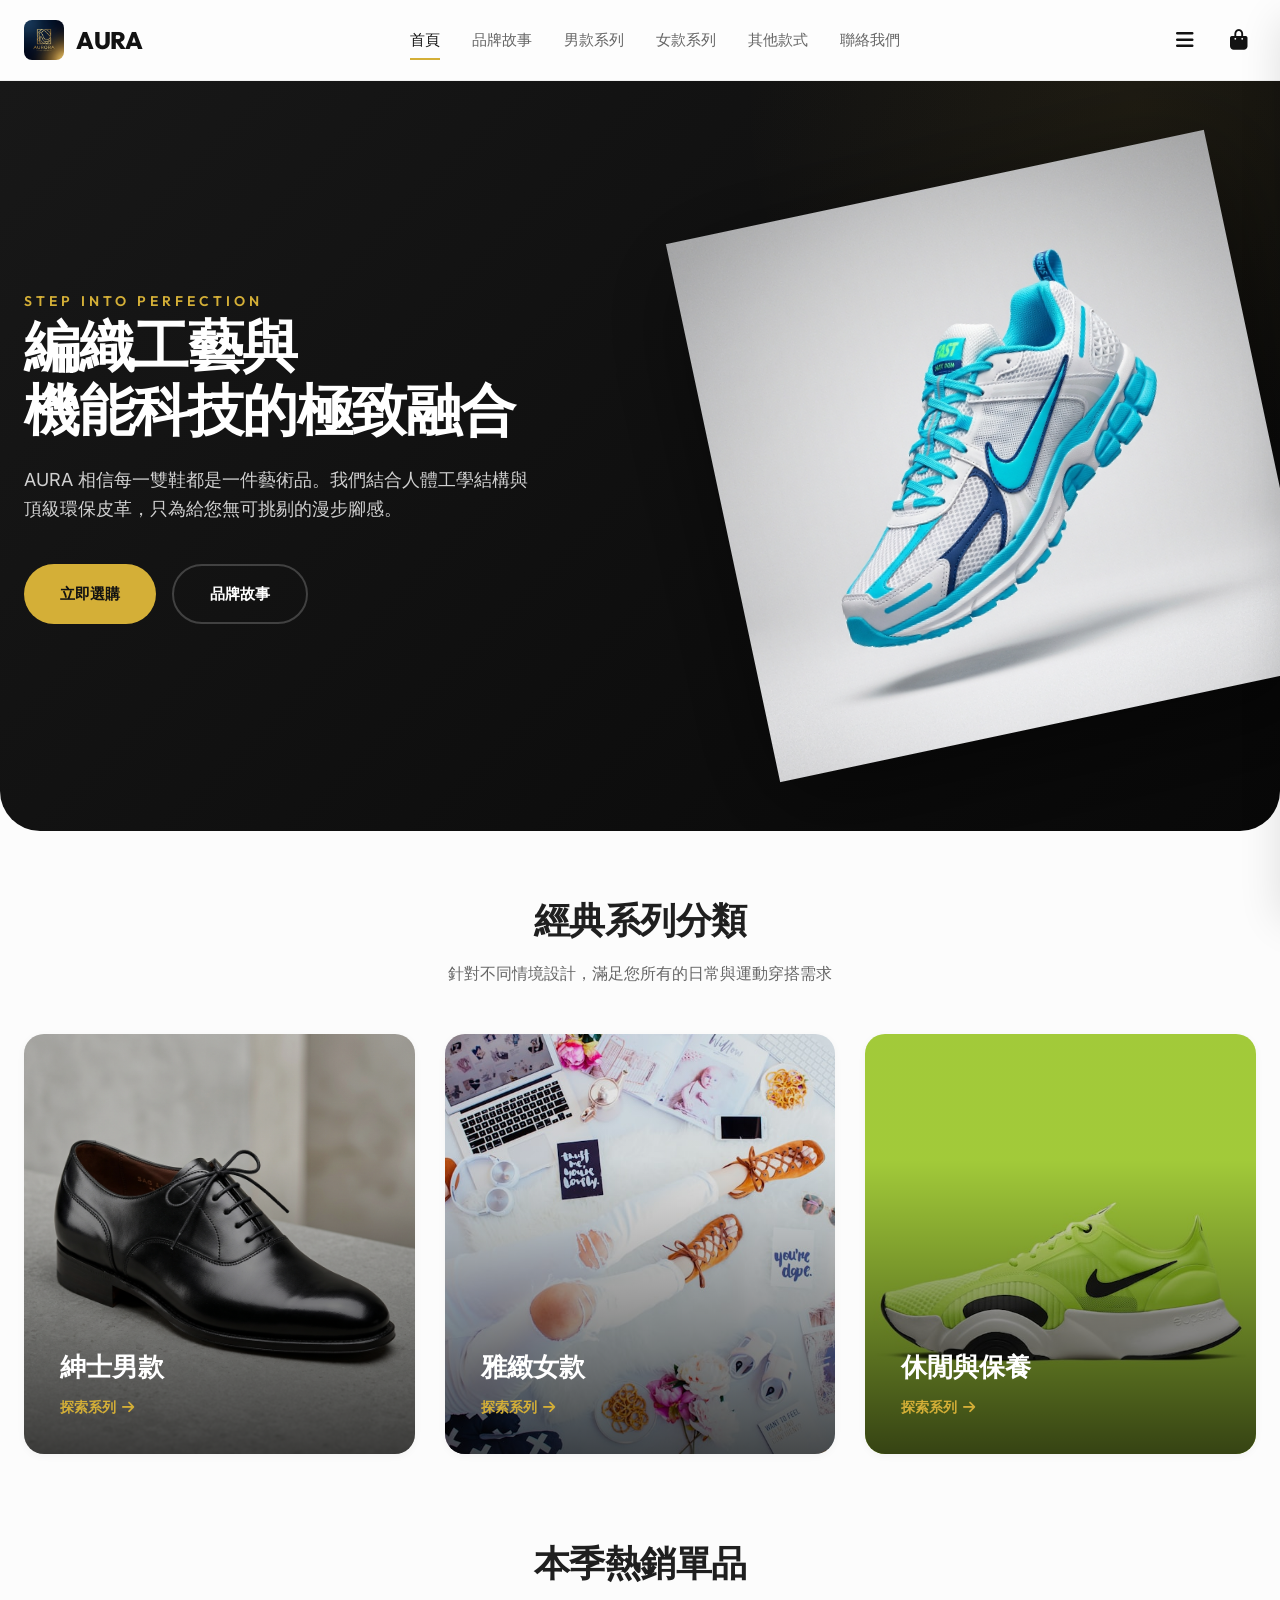
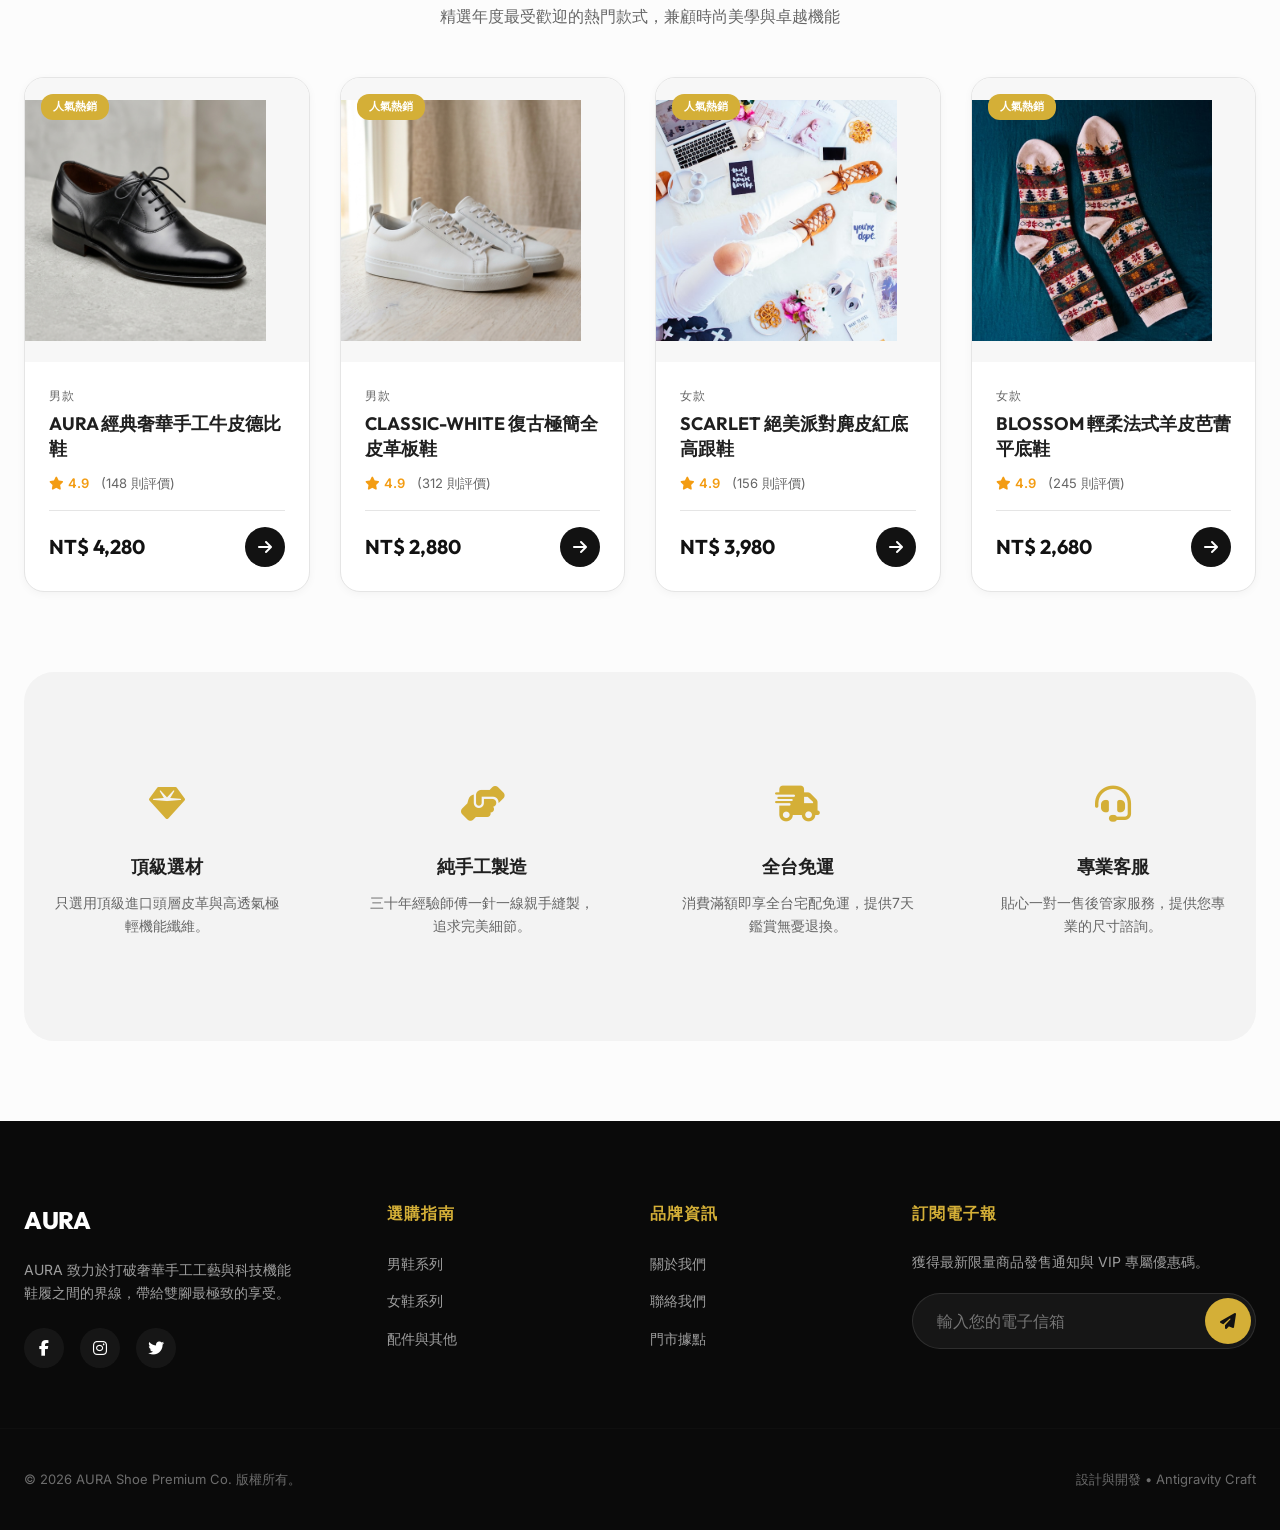
==== index.html @ 13de5fd0 "Add files via upload" ====
<!DOCTYPE html>
<html lang="zh-TW">
<head>
  <meta charset="UTF-8">
  <meta name="viewport" content="width=device-width, initial-scale=1.0">
  <title>AURA | 探索極致舒適與時尚手工鞋履</title>
  <meta name="description" content="AURA 結合傳統製鞋工藝與現代舒適科技，為您打造男款、女款及多用途機能鞋履，探索踏出自信的每一步。">
  <link rel="stylesheet" href="https://cdnjs.cloudflare.com/ajax/libs/font-awesome/6.4.0/css/all.min.css">
  <link rel="stylesheet" href="css/style.css">
</head>
<body>

  <!-- Header Navigation -->
  <header>
    <div class="container header-container">
      <a href="index.html" class="logo-link" id="logoLink">
        <img src="assets/logo.png" alt="AURA Logo" class="logo-img">
        <span>AURA</span>
      </a>
      
      <nav class="nav-links" id="navLinks">
        <a href="index.html" class="active" id="navHome">首頁</a>
        <a href="about.html" id="navAbout">品牌故事</a>
        <a href="mens.html" id="navMens">男款系列</a>
        <a href="womens.html" id="navWomens">女款系列</a>
        <a href="others.html" id="navOthers">其他款式</a>
        <a href="contact.html" id="navContact">聯絡我們</a>
      </nav>

      <div class="nav-actions">
        <button class="action-btn" id="menuToggle" aria-label="Toggle Menu">
          <i class="fas fa-bars"></i>
        </button>
        <button class="action-btn" id="cartBtn" aria-label="Open Cart">
          <i class="fas fa-shopping-bag"></i>
          <span class="cart-count">0</span>
        </button>
      </div>
    </div>
  </header>

  <!-- Hero Section -->
  <section class="hero">
    <div class="container hero-grid">
      <div class="hero-content">
        <span class="hero-tagline">Step into Perfection</span>
        <h1>編織工藝與<br>機能科技的極致融合</h1>
        <p class="hero-description">
          AURA 相信每一雙鞋都是一件藝術品。我們結合人體工學結構與頂級環保皮革，只為給您無可挑剔的漫步腳感。
        </p>
        <div class="hero-buttons">
          <a href="mens.html" class="btn btn-primary" id="heroShopBtn">立即選購</a>
          <a href="about.html" class="btn btn-secondary" id="heroStoryBtn">品牌故事</a>
        </div>
      </div>
      <div class="hero-image-wrapper">
        <div class="hero-bg-glow"></div>
        <img src="assets/mens_2.png" alt="Featured Run Sneaker" class="hero-img">
      </div>
    </div>
  </section>

  <!-- Categories Grid -->
  <section class="container" style="margin-bottom: 80px;">
    <div class="section-title">
      <h2>經典系列分類</h2>
      <p>針對不同情境設計，滿足您所有的日常與運動穿搭需求</p>
    </div>
    <div class="categories-grid">
      <!-- Men's -->
      <a href="mens.html" class="category-card" id="catCardMens">
        <img src="assets/mens_1.png" alt="Men's collection">
        <div class="category-overlay">
          <h3>紳士男款</h3>
          <span class="category-link">探索系列 <i class="fas fa-arrow-right"></i></span>
        </div>
      </a>
      <!-- Women's -->
      <a href="womens.html" class="category-card" id="catCardWomens">
        <img src="assets/womens_1.png" alt="Women's collection">
        <div class="category-overlay">
          <h3>雅緻女款</h3>
          <span class="category-link">探索系列 <i class="fas fa-arrow-right"></i></span>
        </div>
      </a>
      <!-- Others -->
      <a href="others.html" class="category-card" id="catCardOthers">
        <img src="assets/others_1.png" alt="Other categories">
        <div class="category-overlay">
          <h3>休閒與保養</h3>
          <span class="category-link">探索系列 <i class="fas fa-arrow-right"></i></span>
        </div>
      </a>
    </div>
  </section>

  <!-- Featured Products Section -->
  <section class="container" style="margin-bottom: 80px;">
    <div class="section-title">
      <h2>本季熱銷單品</h2>
      <p>精選年度最受歡迎的熱門款式，兼顧時尚美學與卓越機能</p>
    </div>
    <div class="products-grid" id="featuredGrid">
      <!-- Will show top 4 popular products dynamically -->
    </div>
  </section>

  <!-- Brand Features -->
  <section class="container">
    <div class="features-section">
      <div class="features-grid">
        <div class="feature-item">
          <div class="feature-icon"><i class="fas fa-gem"></i></div>
          <h3>頂級選材</h3>
          <p>只選用頂級進口頭層皮革與高透氣極輕機能纖維。</p>
        </div>
        <div class="feature-item">
          <div class="feature-icon"><i class="fas fa-hands-helping"></i></div>
          <h3>純手工製造</h3>
          <p>三十年經驗師傅一針一線親手縫製，追求完美細節。</p>
        </div>
        <div class="feature-item">
          <div class="feature-icon"><i class="fas fa-shipping-fast"></i></div>
          <h3>全台免運</h3>
          <p>消費滿額即享全台宅配免運，提供7天鑑賞無憂退換。</p>
        </div>
        <div class="feature-item">
          <div class="feature-icon"><i class="fas fa-headset"></i></div>
          <h3>專業客服</h3>
          <p>貼心一對一售後管家服務，提供您專業的尺寸諮詢。</p>
        </div>
      </div>
    </div>
  </section>

  <!-- Footer -->
  <footer>
    <div class="container footer-grid">
      <div class="footer-brand">
        <h3>AURA</h3>
        <p>AURA 致力於打破奢華手工工藝與科技機能鞋履之間的界線，帶給雙腳最極致的享受。</p>
        <div class="social-links">
          <a href="#" class="social-btn" aria-label="Facebook"><i class="fab fa-facebook-f"></i></a>
          <a href="#" class="social-btn" aria-label="Instagram"><i class="fab fa-instagram"></i></a>
          <a href="#" class="social-btn" aria-label="Twitter"><i class="fab fa-twitter"></i></a>
        </div>
      </div>
      
      <div class="footer-nav">
        <h4>選購指南</h4>
        <ul>
          <li><a href="mens.html">男鞋系列</a></li>
          <li><a href="womens.html">女鞋系列</a></li>
          <li><a href="others.html">配件與其他</a></li>
        </ul>
      </div>

      <div class="footer-nav">
        <h4>品牌資訊</h4>
        <ul>
          <li><a href="about.html">關於我們</a></li>
          <li><a href="contact.html">聯絡我們</a></li>
          <li><a href="#">門市據點</a></li>
        </ul>
      </div>

      <div class="footer-newsletter">
        <h4>訂閱電子報</h4>
        <p>獲得最新限量商品發售通知與 VIP 專屬優惠碼。</p>
        <form class="newsletter-form">
          <input type="email" placeholder="輸入您的電子信箱" required class="newsletter-input" aria-label="Email Address">
          <button type="submit" class="newsletter-btn" aria-label="Submit Newsletter"><i class="fas fa-paper-plane"></i></button>
        </form>
      </div>
    </div>
    <div class="container footer-bottom">
      <p>&copy; 2026 AURA Shoe Premium Co. 版權所有。</p>
      <p>設計與開發 &bull; Antigravity Craft</p>
    </div>
  </footer>

  <!-- Shopping Cart Drawer -->
  <div class="cart-overlay-bg" id="cartOverlay"></div>
  <div class="cart-drawer" id="cartDrawer">
    <div class="cart-header">
      <h3>您的購物車</h3>
      <button class="cart-close-btn" id="cartClose" aria-label="Close Cart"><i class="fas fa-times"></i></button>
    </div>
    <div class="cart-items-wrapper" id="cartItemsWrapper">
      <!-- Dynamic cart items will render here -->
    </div>
    <div class="cart-footer">
      <div class="cart-summary-row">
        <span>小計:</span>
        <span id="cartSubtotalVal">NT$ 0</span>
      </div>
      <button class="btn btn-primary" id="checkoutBtn" style="width: 100%; border-radius: 30px;">前往結帳</button>
    </div>
  </div>

  <!-- Scripts -->
  <script src="js/products.js"></script>
  <script src="js/main.js"></script>
  <script>
    // Dynamically show 4 popular products on homepage
    document.addEventListener("DOMContentLoaded", () => {
      const featuredGrid = document.getElementById("featuredGrid");
      if (featuredGrid) {
        // Take mens_1, womens_1, mens_4, womens_4 for a balanced selection
        const featuredIds = ["mens_1", "womens_1", "mens_4", "womens_4"];
        const featuredProducts = products.filter(p => featuredIds.includes(p.id));
        
        featuredGrid.innerHTML = featuredProducts.map(prod => `
          <div class="product-card">
            <span class="product-badge">人氣熱銷</span>
            <div class="product-img-wrapper">
              <a href="product.html?id=${prod.id}">
                <img src="${prod.image}" alt="${prod.name}">
              </a>
            </div>
            <div class="product-info">
              <span class="product-cat">${prod.category === 'men' ? '男款' : (prod.category === 'women' ? '女款' : '其他')}</span>
              <a href="product.html?id=${prod.id}">
                <h3 class="product-title">${prod.name}</h3>
              </a>
              <div class="product-meta">
                <div class="product-rating"><i class="fas fa-star"></i> ${prod.rating.toFixed(1)}</div>
                <div class="product-reviews">(${prod.reviewsCount} 則評價)</div>
              </div>
              <div class="product-footer">
                <div class="product-price-wrapper">
                  <span class="price">NT$ ${prod.price.toLocaleString()}</span>
                </div>
                <a href="product.html?id=${prod.id}" class="add-to-cart-btn" aria-label="View Product">
                  <i class="fas fa-arrow-right"></i>
                </a>
              </div>
            </div>
          </div>
        `).join('');
      }
    });
  </script>
</body>
</html>
---- css/style.css ----
@import url('https://fonts.googleapis.com/css2?family=Inter:wght@300;400;500;600;700&family=Outfit:wght@300;400;500;600;700;800&display=swap');

/* --- Theme Variables & Design System --- */
:root {
  --primary: #121212;
  --primary-light: #2a2a2a;
  --accent: #d4af37; /* Luxury Gold */
  --accent-hover: #bfa030;
  --bg-main: #fcfcfc;
  --bg-card: #ffffff;
  --bg-footer: #0a0a0a;
  --text-dark: #1f1f1f;
  --text-muted: #666666;
  --text-light: #ffffff;
  --border-color: #e5e5e5;
  --shadow-sm: 0 2px 8px rgba(0, 0, 0, 0.04);
  --shadow-md: 0 10px 30px rgba(0, 0, 0, 0.08);
  --shadow-lg: 0 20px 40px rgba(0, 0, 0, 0.12);
  --transition-smooth: all 0.4s cubic-bezier(0.16, 1, 0.3, 1);
  --transition-fast: all 0.2s ease;
  --font-heading: 'Outfit', 'Inter', system-ui, sans-serif;
  --font-body: 'Inter', system-ui, sans-serif;
  --container-width: 1280px;
}

/* --- Base Reset --- */
* {
  box-sizing: border-box;
  margin: 0;
  padding: 0;
}

body {
  font-family: var(--font-body);
  background-color: var(--bg-main);
  color: var(--text-dark);
  line-height: 1.6;
  overflow-x: hidden;
  -webkit-font-smoothing: antialiased;
}

a {
  text-decoration: none;
  color: inherit;
  transition: var(--transition-fast);
}

button, input, select, textarea {
  font-family: inherit;
  font-size: inherit;
  border: none;
  outline: none;
}

ul {
  list-style: none;
}

img {
  max-width: 100%;
  height: auto;
  display: block;
}

/* --- Layout Container --- */
.container {
  max-width: var(--container-width);
  margin: 0 auto;
  padding: 0 24px;
}

/* --- Header & Navigation (Glassmorphism) --- */
header {
  position: sticky;
  top: 0;
  left: 0;
  width: 100%;
  z-index: 1000;
  background: rgba(253, 253, 253, 0.85);
  backdrop-filter: blur(20px);
  -webkit-backdrop-filter: blur(20px);
  border-bottom: 1px solid rgba(0, 0, 0, 0.05);
  transition: var(--transition-smooth);
}

.header-container {
  display: flex;
  justify-content: space-between;
  align-items: center;
  height: 80px;
}

.logo-link {
  display: flex;
  align-items: center;
  gap: 12px;
  font-family: var(--font-heading);
  font-weight: 800;
  font-size: 24px;
  letter-spacing: -0.5px;
  color: var(--primary);
}

.logo-img {
  height: 40px;
  width: 40px;
  border-radius: 8px;
  object-fit: cover;
}

.nav-links {
  display: flex;
  align-items: center;
  gap: 32px;
}

.nav-links a {
  font-family: var(--font-heading);
  font-weight: 500;
  font-size: 15px;
  color: var(--text-muted);
  position: relative;
  padding: 8px 0;
}

.nav-links a::after {
  content: '';
  position: absolute;
  bottom: 0;
  left: 0;
  width: 0;
  height: 2px;
  background-color: var(--accent);
  transition: var(--transition-fast);
}

.nav-links a:hover, 
.nav-links a.active {
  color: var(--primary);
}

.nav-links a:hover::after,
.nav-links a.active::after {
  width: 100%;
}

.nav-actions {
  display: flex;
  align-items: center;
  gap: 20px;
}

.action-btn {
  background: none;
  cursor: pointer;
  color: var(--primary);
  font-size: 20px;
  position: relative;
  display: flex;
  align-items: center;
  justify-content: center;
  padding: 8px;
  border-radius: 50%;
  transition: var(--transition-fast);
}

.action-btn:hover {
  background-color: rgba(0, 0, 0, 0.03);
  transform: translateY(-2px);
}

.cart-count {
  position: absolute;
  top: -2px;
  right: -2px;
  background-color: var(--accent);
  color: var(--text-light);
  font-size: 10px;
  font-weight: 700;
  width: 18px;
  height: 18px;
  border-radius: 50%;
  display: flex;
  align-items: center;
  justify-content: center;
  border: 2px solid var(--bg-card);
}

.menu-toggle {
  display: none;
  font-size: 24px;
}

/* --- Hero Banner (Index) --- */
.hero {
  position: relative;
  background: linear-gradient(135deg, #181818 0%, #080808 100%);
  color: var(--text-light);
  padding: 100px 0;
  overflow: hidden;
  border-bottom-left-radius: 40px;
  border-bottom-right-radius: 40px;
  margin-bottom: 60px;
}

.hero::before {
  content: '';
  position: absolute;
  top: -50%;
  right: -20%;
  width: 800px;
  height: 800px;
  background: radial-gradient(circle, rgba(212, 175, 55, 0.08) 0%, rgba(0, 0, 0, 0) 70%);
  border-radius: 50%;
}

.hero-grid {
  display: grid;
  grid-template-columns: 1.1fr 0.9fr;
  align-items: center;
  gap: 60px;
}

.hero-content {
  z-index: 10;
}

.hero-tagline {
  font-family: var(--font-heading);
  font-weight: 600;
  font-size: 14px;
  text-transform: uppercase;
  letter-spacing: 4px;
  color: var(--accent);
  margin-bottom: 20px;
}

.hero h1 {
  font-family: var(--font-heading);
  font-weight: 800;
  font-size: 56px;
  line-height: 1.15;
  letter-spacing: -1.5px;
  margin-bottom: 24px;
}

.hero-description {
  font-size: 18px;
  opacity: 0.8;
  margin-bottom: 40px;
  max-width: 520px;
}

.hero-buttons {
  display: flex;
  gap: 16px;
}

.btn {
  display: inline-flex;
  align-items: center;
  justify-content: center;
  padding: 16px 36px;
  font-family: var(--font-heading);
  font-weight: 600;
  font-size: 15px;
  border-radius: 30px;
  transition: var(--transition-smooth);
  cursor: pointer;
}

.btn-primary {
  background-color: var(--accent);
  color: var(--primary);
}

.btn-primary:hover {
  background-color: var(--accent-hover);
  transform: translateY(-3px);
  box-shadow: 0 10px 20px rgba(212, 175, 55, 0.2);
}

.btn-secondary {
  border: 2px solid rgba(255, 255, 255, 0.2);
  color: var(--text-light);
  background: transparent;
}

.btn-secondary:hover {
  border-color: var(--text-light);
  background-color: rgba(255, 255, 255, 0.05);
  transform: translateY(-3px);
}

.hero-image-wrapper {
  position: relative;
  display: flex;
  justify-content: center;
  align-items: center;
  z-index: 5;
}

.hero-bg-glow {
  position: absolute;
  width: 400px;
  height: 400px;
  background: radial-gradient(circle, rgba(255, 255, 255, 0.05) 0%, rgba(0, 0, 0, 0) 70%);
  border-radius: 50%;
  animation: pulse 8s infinite alternate;
}

.hero-img {
  width: 110%;
  max-width: 550px;
  transform: rotate(-12deg);
  filter: drop-shadow(0 30px 50px rgba(0,0,0,0.5));
  animation: float 6s ease-in-out infinite;
}

/* --- Category Grid Section (Index) --- */
.section-title {
  font-family: var(--font-heading);
  text-align: center;
  margin-bottom: 48px;
}

.section-title h2 {
  font-size: 36px;
  font-weight: 800;
  letter-spacing: -0.5px;
  margin-bottom: 12px;
}

.section-title p {
  color: var(--text-muted);
  font-size: 16px;
}

.categories-grid {
  display: grid;
  grid-template-columns: repeat(3, 1fr);
  gap: 30px;
  margin-bottom: 80px;
}

.category-card {
  position: relative;
  height: 420px;
  border-radius: 20px;
  overflow: hidden;
  box-shadow: var(--shadow-sm);
}

.category-card img {
  width: 100%;
  height: 100%;
  object-fit: cover;
  transition: var(--transition-smooth);
}

.category-overlay {
  position: absolute;
  top: 0;
  left: 0;
  width: 100%;
  height: 100%;
  background: linear-gradient(to top, rgba(0, 0, 0, 0.7) 0%, rgba(0, 0, 0, 0.1) 70%);
  display: flex;
  flex-direction: column;
  justify-content: flex-end;
  padding: 36px;
  color: var(--text-light);
  transition: var(--transition-smooth);
}

.category-card:hover img {
  transform: scale(1.06);
}

.category-card:hover .category-overlay {
  background: linear-gradient(to top, rgba(0, 0, 0, 0.8) 0%, rgba(0, 0, 0, 0.2) 70%);
}

.category-overlay h3 {
  font-family: var(--font-heading);
  font-size: 26px;
  font-weight: 700;
  margin-bottom: 8px;
}

.category-link {
  font-size: 14px;
  font-weight: 600;
  color: var(--accent);
  display: flex;
  align-items: center;
  gap: 6px;
}

.category-link i {
  transition: var(--transition-fast);
}

.category-card:hover .category-link i {
  transform: translateX(4px);
}

/* --- Product Cards Grid (Shop pages / Index features) --- */
.products-layout {
  display: grid;
  grid-template-columns: 280px 1fr;
  gap: 40px;
  margin-bottom: 80px;
}

.filters-sidebar {
  background-color: var(--bg-card);
  padding: 30px;
  border-radius: 20px;
  border: 1px solid var(--border-color);
  height: fit-content;
}

.filter-group {
  margin-bottom: 30px;
}

.filter-group:last-child {
  margin-bottom: 0;
}

.filter-group h4 {
  font-family: var(--font-heading);
  font-size: 16px;
  font-weight: 700;
  margin-bottom: 16px;
  border-bottom: 2px solid var(--border-color);
  padding-bottom: 8px;
}

.filter-options {
  display: flex;
  flex-direction: column;
  gap: 12px;
}

.filter-btn {
  display: flex;
  justify-content: space-between;
  align-items: center;
  background: none;
  cursor: pointer;
  color: var(--text-muted);
  text-align: left;
  padding: 6px 0;
  font-weight: 500;
  transition: var(--transition-fast);
}

.filter-btn:hover, 
.filter-btn.active {
  color: var(--primary);
  font-weight: 600;
}

.filter-btn.active::before {
  content: '✦';
  color: var(--accent);
  margin-right: 6px;
}

.shop-container {
  display: flex;
  flex-direction: column;
  gap: 30px;
}

.shop-toolbar {
  display: flex;
  justify-content: space-between;
  align-items: center;
}

.products-count {
  color: var(--text-muted);
  font-size: 15px;
}

.sort-select {
  padding: 8px 16px;
  border: 1px solid var(--border-color);
  border-radius: 8px;
  background-color: var(--bg-card);
  cursor: pointer;
}

.products-grid {
  display: grid;
  grid-template-columns: repeat(auto-fill, minmax(280px, 1fr));
  gap: 30px;
}

.product-card {
  background-color: var(--bg-card);
  border-radius: 20px;
  border: 1px solid var(--border-color);
  overflow: hidden;
  box-shadow: var(--shadow-sm);
  transition: var(--transition-smooth);
  position: relative;
  display: flex;
  flex-direction: column;
}

.product-card:hover {
  transform: translateY(-8px);
  box-shadow: var(--shadow-md);
  border-color: rgba(212, 175, 55, 0.3);
}

.product-badge {
  position: absolute;
  top: 16px;
  left: 16px;
  background-color: var(--accent);
  color: var(--text-light);
  font-size: 11px;
  font-weight: 700;
  padding: 4px 12px;
  border-radius: 12px;
  z-index: 10;
}

.product-img-wrapper {
  aspect-ratio: 1;
  background-color: #f7f7f7;
  overflow: hidden;
  display: flex;
  align-items: center;
  justify-content: center;
  position: relative;
}

.product-img-wrapper img {
  width: 85%;
  height: 85%;
  object-fit: contain;
  transition: var(--transition-smooth);
}

.product-card:hover .product-img-wrapper img {
  transform: scale(1.08) rotate(-4deg);
}

.product-info {
  padding: 24px;
  display: flex;
  flex-direction: column;
  flex-grow: 1;
}

.product-cat {
  font-size: 12px;
  text-transform: uppercase;
  color: var(--text-muted);
  letter-spacing: 1px;
  margin-bottom: 6px;
}

.product-title {
  font-family: var(--font-heading);
  font-size: 18px;
  font-weight: 700;
  color: var(--text-dark);
  margin-bottom: 12px;
  line-height: 1.4;
  height: 50px;
  display: -webkit-box;
  -webkit-line-clamp: 2;
  -webkit-box-orient: vertical;
  overflow: hidden;
}

.product-meta {
  display: flex;
  align-items: center;
  gap: 12px;
  margin-bottom: 16px;
  font-size: 13px;
}

.product-rating {
  color: #f39c12;
  display: flex;
  align-items: center;
  gap: 4px;
  font-weight: 600;
}

.product-reviews {
  color: var(--text-muted);
}

.product-footer {
  display: flex;
  justify-content: space-between;
  align-items: center;
  margin-top: auto;
  padding-top: 16px;
  border-top: 1px solid var(--border-color);
}

.product-price-wrapper {
  display: flex;
  flex-direction: column;
}

.price {
  font-family: var(--font-heading);
  font-weight: 700;
  font-size: 20px;
  color: var(--primary);
}

.original-price {
  font-size: 13px;
  color: var(--text-muted);
  text-decoration: line-through;
}

.add-to-cart-btn {
  width: 40px;
  height: 40px;
  border-radius: 50%;
  background-color: var(--primary);
  color: var(--text-light);
  display: flex;
  align-items: center;
  justify-content: center;
  cursor: pointer;
  transition: var(--transition-fast);
}

.add-to-cart-btn:hover {
  background-color: var(--accent);
  color: var(--primary);
  transform: scale(1.1);
}

/* --- Brand Features Section --- */
.features-section {
  padding: 80px 0;
  background-color: #f3f3f3;
  border-radius: 30px;
  margin-bottom: 80px;
}

.features-grid {
  display: grid;
  grid-template-columns: repeat(4, 1fr);
  gap: 30px;
}

.feature-item {
  text-align: center;
  padding: 24px;
}

.feature-icon {
  font-size: 36px;
  color: var(--accent);
  margin-bottom: 20px;
}

.feature-item h3 {
  font-family: var(--font-heading);
  font-size: 18px;
  font-weight: 700;
  margin-bottom: 10px;
}

.feature-item p {
  color: var(--text-muted);
  font-size: 14px;
}

/* --- About Page (公司簡介) --- */
.about-hero {
  padding: 80px 0;
  text-align: center;
  background: linear-gradient(180deg, #f0f0f0 0%, var(--bg-main) 100%);
  margin-bottom: 60px;
  border-radius: 20px;
}

.about-hero h1 {
  font-family: var(--font-heading);
  font-weight: 800;
  font-size: 48px;
  margin-bottom: 16px;
}

.about-grid {
  display: grid;
  grid-template-columns: 1fr 1fr;
  gap: 60px;
  align-items: center;
  margin-bottom: 80px;
}

.about-image {
  border-radius: 24px;
  overflow: hidden;
  box-shadow: var(--shadow-md);
}

.about-image img {
  width: 100%;
  height: 500px;
  object-fit: cover;
}

.about-content h2 {
  font-family: var(--font-heading);
  font-size: 32px;
  font-weight: 800;
  margin-bottom: 24px;
}

.about-content p {
  color: var(--text-muted);
  margin-bottom: 20px;
  font-size: 16px;
}

.values-grid {
  display: grid;
  grid-template-columns: repeat(3, 1fr);
  gap: 30px;
  margin-bottom: 80px;
}

.value-card {
  background-color: var(--bg-card);
  padding: 40px 30px;
  border-radius: 20px;
  border: 1px solid var(--border-color);
  box-shadow: var(--shadow-sm);
  text-align: center;
}

.value-card h3 {
  font-family: var(--font-heading);
  font-size: 20px;
  font-weight: 700;
  margin-bottom: 12px;
}

.value-card p {
  color: var(--text-muted);
  font-size: 14px;
}

/* --- Contact Page (聯絡我們) --- */
.contact-grid {
  display: grid;
  grid-template-columns: 1fr 1.2fr;
  gap: 60px;
  margin-bottom: 80px;
}

.contact-info-panel {
  background-color: var(--primary);
  color: var(--text-light);
  padding: 50px;
  border-radius: 24px;
  position: relative;
  overflow: hidden;
}

.contact-info-panel::before {
  content: '';
  position: absolute;
  bottom: -50px;
  right: -50px;
  width: 200px;
  height: 200px;
  background: radial-gradient(circle, rgba(212, 175, 55, 0.15) 0%, rgba(0, 0, 0, 0) 70%);
  border-radius: 50%;
}

.contact-info-panel h2 {
  font-family: var(--font-heading);
  font-size: 32px;
  font-weight: 700;
  margin-bottom: 30px;
}

.contact-details {
  display: flex;
  flex-direction: column;
  gap: 30px;
}

.contact-detail-item {
  display: flex;
  gap: 20px;
  align-items: flex-start;
}

.contact-detail-item i {
  font-size: 24px;
  color: var(--accent);
  margin-top: 4px;
}

.contact-detail-item h3 {
  font-family: var(--font-heading);
  font-size: 18px;
  font-weight: 600;
  margin-bottom: 6px;
}

.contact-detail-item p {
  opacity: 0.8;
  font-size: 15px;
}

.contact-form-panel {
  background-color: var(--bg-card);
  padding: 50px;
  border-radius: 24px;
  border: 1px solid var(--border-color);
  box-shadow: var(--shadow-sm);
}

.contact-form-panel h2 {
  font-family: var(--font-heading);
  font-size: 32px;
  font-weight: 700;
  margin-bottom: 30px;
}

.form-group-row {
  display: grid;
  grid-template-columns: 1fr 1fr;
  gap: 20px;
}

.form-group {
  margin-bottom: 24px;
}

.form-group label {
  display: block;
  font-size: 14px;
  font-weight: 600;
  margin-bottom: 8px;
}

.form-control {
  width: 100%;
  padding: 14px 20px;
  border: 1px solid var(--border-color);
  border-radius: 10px;
  background-color: #f9f9f9;
  transition: var(--transition-fast);
}

.form-control:focus {
  border-color: var(--primary);
  background-color: var(--bg-card);
}

textarea.form-control {
  resize: vertical;
  min-height: 120px;
}

.map-container {
  height: 400px;
  background-color: #eaeaea;
  border-radius: 24px;
  overflow: hidden;
  margin-bottom: 80px;
  position: relative;
}

.mock-map {
  width: 100%;
  height: 100%;
  display: flex;
  flex-direction: column;
  justify-content: center;
  align-items: center;
  background: linear-gradient(135deg, #e3f2fd 0%, #bbdefb 100%);
  color: #1976d2;
  font-weight: 600;
}

/* --- Product Details Page (產品詳細頁面) --- */
.product-detail-grid {
  display: grid;
  grid-template-columns: 1.1fr 0.9fr;
  gap: 60px;
  margin-top: 40px;
  margin-bottom: 80px;
}

.product-gallery {
  display: flex;
  flex-direction: column;
  gap: 20px;
}

.main-image-container {
  background-color: #f7f7f7;
  border-radius: 24px;
  aspect-ratio: 1.1;
  display: flex;
  align-items: center;
  justify-content: center;
  overflow: hidden;
  border: 1px solid var(--border-color);
}

.main-image-container img {
  max-width: 80%;
  max-height: 80%;
  object-fit: contain;
  transition: var(--transition-smooth);
}

.gallery-thumbnails {
  display: grid;
  grid-template-columns: repeat(4, 1fr);
  gap: 16px;
}

.thumbnail {
  background-color: #f7f7f7;
  border: 2px solid transparent;
  border-radius: 12px;
  cursor: pointer;
  aspect-ratio: 1;
  display: flex;
  align-items: center;
  justify-content: center;
  overflow: hidden;
  transition: var(--transition-fast);
}

.thumbnail:hover, 
.thumbnail.active {
  border-color: var(--accent);
}

.thumbnail img {
  width: 80%;
  height: 80%;
  object-fit: contain;
}

.detail-content {
  display: flex;
  flex-direction: column;
}

.detail-cat {
  font-size: 13px;
  text-transform: uppercase;
  letter-spacing: 2px;
  color: var(--text-muted);
  margin-bottom: 8px;
}

.detail-title {
  font-family: var(--font-heading);
  font-size: 38px;
  font-weight: 800;
  line-height: 1.25;
  margin-bottom: 16px;
}

.detail-rating-wrapper {
  display: flex;
  align-items: center;
  gap: 16px;
  margin-bottom: 24px;
}

.detail-price-wrapper {
  display: flex;
  align-items: baseline;
  gap: 16px;
  margin-bottom: 30px;
}

.detail-price {
  font-family: var(--font-heading);
  font-size: 32px;
  font-weight: 800;
  color: var(--primary);
}

.detail-original-price {
  font-size: 18px;
  color: var(--text-muted);
  text-decoration: line-through;
}

.detail-description {
  color: var(--text-muted);
  font-size: 16px;
  margin-bottom: 30px;
  padding-bottom: 30px;
  border-bottom: 1px solid var(--border-color);
}

.selector-group {
  margin-bottom: 24px;
}

.selector-group h4 {
  font-family: var(--font-heading);
  font-size: 14px;
  font-weight: 700;
  margin-bottom: 12px;
  text-transform: uppercase;
  letter-spacing: 1px;
}

.color-options {
  display: flex;
  gap: 12px;
}

.color-badge {
  padding: 8px 20px;
  border: 1px solid var(--border-color);
  border-radius: 20px;
  cursor: pointer;
  font-weight: 500;
  font-size: 14px;
  transition: var(--transition-fast);
}

.color-badge:hover,
.color-badge.active {
  border-color: var(--primary);
  background-color: var(--primary);
  color: var(--text-light);
}

.size-options {
  display: flex;
  flex-wrap: wrap;
  gap: 8px;
}

.size-badge {
  width: 46px;
  height: 46px;
  border: 1px solid var(--border-color);
  border-radius: 8px;
  display: flex;
  align-items: center;
  justify-content: center;
  cursor: pointer;
  font-weight: 600;
  font-size: 14px;
  transition: var(--transition-fast);
}

.size-badge:hover,
.size-badge.active {
  border-color: var(--primary);
  background-color: var(--primary);
  color: var(--text-light);
}

.detail-actions {
  display: flex;
  gap: 20px;
  margin-top: 20px;
  margin-bottom: 40px;
}

.qty-selector {
  display: flex;
  align-items: center;
  border: 1px solid var(--border-color);
  border-radius: 30px;
  overflow: hidden;
}

.qty-btn {
  background: none;
  width: 50px;
  height: 50px;
  cursor: pointer;
  font-size: 20px;
  font-weight: 600;
  display: flex;
  align-items: center;
  justify-content: center;
  transition: var(--transition-fast);
}

.qty-btn:hover {
  background-color: rgba(0,0,0,0.03);
}

.qty-val {
  width: 40px;
  text-align: center;
  font-weight: 600;
}

.buy-btn {
  flex-grow: 1;
  border-radius: 30px;
}

/* --- Specifications & Reviews Tab --- */
.tabs-container {
  margin-bottom: 80px;
}

.tab-headers {
  display: flex;
  border-bottom: 2px solid var(--border-color);
  margin-bottom: 30px;
}

.tab-header {
  padding: 16px 32px;
  font-family: var(--font-heading);
  font-weight: 700;
  cursor: pointer;
  color: var(--text-muted);
  position: relative;
  transition: var(--transition-fast);
}

.tab-header:hover, 
.tab-header.active {
  color: var(--primary);
}

.tab-header::after {
  content: '';
  position: absolute;
  bottom: -2px;
  left: 0;
  width: 0;
  height: 2px;
  background-color: var(--primary);
  transition: var(--transition-fast);
}

.tab-header.active::after {
  width: 100%;
}

.tab-panel {
  display: none;
}

.tab-panel.active {
  display: block;
}

.specs-table {
  width: 100%;
  border-collapse: collapse;
}

.specs-table td {
  padding: 16px 20px;
  border-bottom: 1px solid var(--border-color);
}

.specs-table td:first-child {
  font-weight: 700;
  width: 25%;
  color: var(--primary);
}

.reviews-summary {
  margin-bottom: 30px;
}

.review-list {
  display: flex;
  flex-direction: column;
  gap: 24px;
}

.review-card {
  padding: 24px;
  background-color: var(--bg-card);
  border: 1px solid var(--border-color);
  border-radius: 16px;
}

.review-header {
  display: flex;
  justify-content: space-between;
  margin-bottom: 12px;
}

.review-author {
  font-weight: 700;
}

.review-date {
  font-size: 13px;
  color: var(--text-muted);
}

.review-text {
  color: var(--text-muted);
}

/* --- Review Submission Form --- */
.write-review-section {
  margin-top: 40px;
  padding-top: 40px;
  border-top: 1px solid var(--border-color);
}

.write-review-section h3 {
  font-family: var(--font-heading);
  font-size: 22px;
  font-weight: 700;
  margin-bottom: 20px;
}

.rating-select {
  display: flex;
  gap: 8px;
  margin-bottom: 16px;
  font-size: 24px;
  color: var(--border-color);
}

.rating-star {
  cursor: pointer;
  transition: var(--transition-fast);
}

.rating-star:hover,
.rating-star.selected {
  color: #f39c12;
}

/* --- Related Products Section --- */
.related-section {
  margin-bottom: 80px;
}

/* --- Footer --- */
footer {
  background-color: var(--bg-footer);
  color: var(--text-light);
  padding: 80px 0 40px;
}

.footer-grid {
  display: grid;
  grid-template-columns: 1.5fr repeat(3, 1fr);
  gap: 60px;
  margin-bottom: 60px;
}

.footer-brand h3 {
  font-family: var(--font-heading);
  font-size: 24px;
  font-weight: 800;
  margin-bottom: 20px;
  letter-spacing: -0.5px;
}

.footer-brand p {
  opacity: 0.6;
  font-size: 14px;
  margin-bottom: 24px;
  max-width: 280px;
}

.social-links {
  display: flex;
  gap: 16px;
}

.social-btn {
  width: 40px;
  height: 40px;
  border-radius: 50%;
  background-color: rgba(255, 255, 255, 0.05);
  display: flex;
  align-items: center;
  justify-content: center;
  transition: var(--transition-fast);
}

.social-btn:hover {
  background-color: var(--accent);
  color: var(--primary);
  transform: translateY(-2px);
}

.footer-nav h4 {
  font-family: var(--font-heading);
  font-size: 16px;
  font-weight: 700;
  margin-bottom: 24px;
  text-transform: uppercase;
  letter-spacing: 1px;
  color: var(--accent);
}

.footer-nav ul {
  display: flex;
  flex-direction: column;
  gap: 12px;
}

.footer-nav a {
  opacity: 0.6;
  font-size: 14px;
}

.footer-nav a:hover {
  opacity: 1;
  color: var(--accent);
  padding-left: 4px;
}

.footer-newsletter h4 {
  font-family: var(--font-heading);
  font-size: 16px;
  font-weight: 700;
  margin-bottom: 24px;
  text-transform: uppercase;
  letter-spacing: 1px;
  color: var(--accent);
}

.footer-newsletter p {
  opacity: 0.6;
  font-size: 14px;
  margin-bottom: 20px;
}

.newsletter-form {
  display: flex;
  border-radius: 30px;
  overflow: hidden;
  background-color: rgba(255, 255, 255, 0.05);
  border: 1px solid rgba(255, 255, 255, 0.1);
  padding: 4px;
}

.newsletter-input {
  flex-grow: 1;
  background: transparent;
  color: var(--text-light);
  padding: 12px 20px;
}

.newsletter-btn {
  background-color: var(--accent);
  color: var(--primary);
  width: 46px;
  height: 46px;
  border-radius: 50%;
  cursor: pointer;
  display: flex;
  align-items: center;
  justify-content: center;
  transition: var(--transition-fast);
}

.newsletter-btn:hover {
  background-color: var(--accent-hover);
}

.footer-bottom {
  display: flex;
  justify-content: space-between;
  align-items: center;
  padding-top: 40px;
  border-top: 1px solid rgba(255, 255, 255, 0.05);
  font-size: 13px;
  opacity: 0.4;
}

/* --- Floating Cart Drawer / Preview --- */
.cart-drawer {
  position: fixed;
  top: 0;
  right: -400px;
  width: 400px;
  height: 100%;
  background-color: var(--bg-card);
  box-shadow: var(--shadow-lg);
  z-index: 2000;
  transition: var(--transition-smooth);
  display: flex;
  flex-direction: column;
}

.cart-drawer.open {
  right: 0;
}

.cart-header {
  padding: 24px;
  border-bottom: 1px solid var(--border-color);
  display: flex;
  justify-content: space-between;
  align-items: center;
}

.cart-header h3 {
  font-family: var(--font-heading);
  font-size: 20px;
  font-weight: 700;
}

.cart-close-btn {
  font-size: 24px;
  cursor: pointer;
  background: none;
}

.cart-items-wrapper {
  flex-grow: 1;
  overflow-y: auto;
  padding: 24px;
  display: flex;
  flex-direction: column;
  gap: 20px;
}

.cart-item {
  display: grid;
  grid-template-columns: 80px 1fr auto;
  gap: 16px;
  align-items: center;
  border-bottom: 1px solid var(--border-color);
  padding-bottom: 16px;
}

.cart-item-img {
  width: 80px;
  height: 80px;
  background-color: #f7f7f7;
  border-radius: 12px;
  padding: 6px;
  object-fit: contain;
}

.cart-item-info h4 {
  font-size: 14px;
  font-weight: 700;
  margin-bottom: 4px;
}

.cart-item-details {
  font-size: 12px;
  color: var(--text-muted);
  margin-bottom: 4px;
}

.cart-item-price {
  font-family: var(--font-heading);
  font-weight: 700;
  font-size: 15px;
}

.remove-item-btn {
  background: none;
  cursor: pointer;
  color: #e74c3c;
  font-size: 18px;
}

.cart-footer {
  padding: 24px;
  border-top: 1px solid var(--border-color);
  background-color: #fcfcfc;
}

.cart-summary-row {
  display: flex;
  justify-content: space-between;
  font-size: 16px;
  font-weight: 700;
  margin-bottom: 20px;
}

.cart-overlay-bg {
  position: fixed;
  top: 0;
  left: 0;
  width: 100%;
  height: 100%;
  background-color: rgba(0,0,0,0.5);
  z-index: 1999;
  display: none;
}

.cart-overlay-bg.open {
  display: block;
}

/* --- Animations --- */
@keyframes float {
  0% { transform: translateY(0px) rotate(-12deg); }
  50% { transform: translateY(-15px) rotate(-10deg); }
  100% { transform: translateY(0px) rotate(-12deg); }
}

@keyframes pulse {
  0% { transform: scale(1); opacity: 0.05; }
  100% { transform: scale(1.1); opacity: 0.08; }
}

/* --- Responsive Adaptations --- */
@media (max-width: 1024px) {
  .hero-grid {
    grid-template-columns: 1fr;
    gap: 40px;
    text-align: center;
  }
  .hero-content {
    order: 2;
  }
  .hero-description {
    margin: 0 auto 30px;
  }
  .hero-buttons {
    justify-content: center;
  }
  .hero-image-wrapper {
    order: 1;
  }
  .categories-grid {
    grid-template-columns: repeat(2, 1fr);
  }
  .products-layout {
    grid-template-columns: 1fr;
  }
  .filters-sidebar {
    display: none; /* In real design, this will toggle on mobile */
  }
  .product-detail-grid {
    grid-template-columns: 1fr;
    gap: 40px;
  }
  .footer-grid {
    grid-template-columns: 1fr 1fr;
    gap: 40px;
  }
  .features-grid {
    grid-template-columns: repeat(2, 1fr);
  }
}

@media (max-width: 768px) {
  .header-container {
    height: 70px;
  }
  .nav-links {
    display: none;
    position: fixed;
    top: 70px;
    left: 0;
    width: 100%;
    background-color: var(--bg-card);
    flex-direction: column;
    padding: 30px;
    box-shadow: var(--shadow-md);
    gap: 20px;
    z-index: 100;
  }
  .nav-links.open {
    display: flex;
  }
  .menu-toggle {
    display: block;
  }
  .hero h1 {
    font-size: 38px;
  }
  .categories-grid {
    grid-template-columns: 1fr;
  }
  .footer-grid {
    grid-template-columns: 1fr;
  }
  .features-grid {
    grid-template-columns: 1fr;
  }
  .cart-drawer {
    width: 100%;
    right: -100%;
  }
}
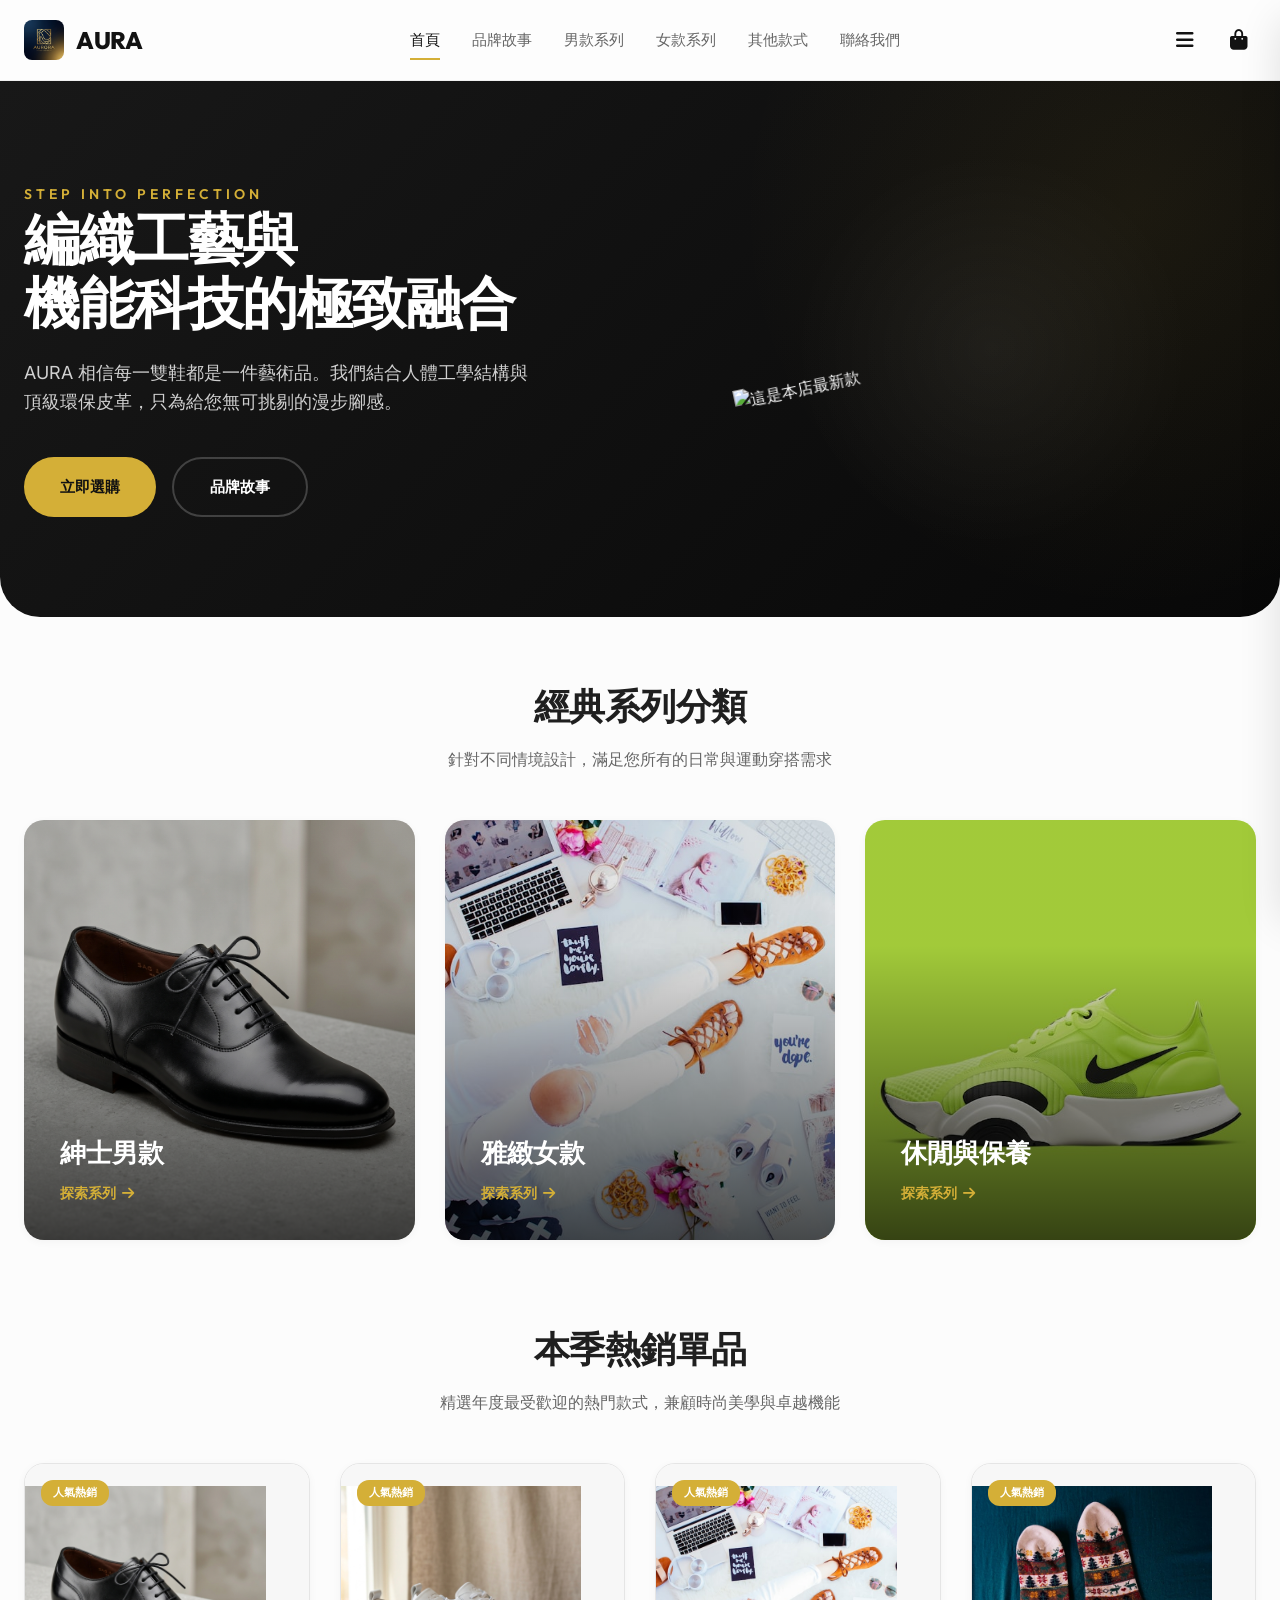
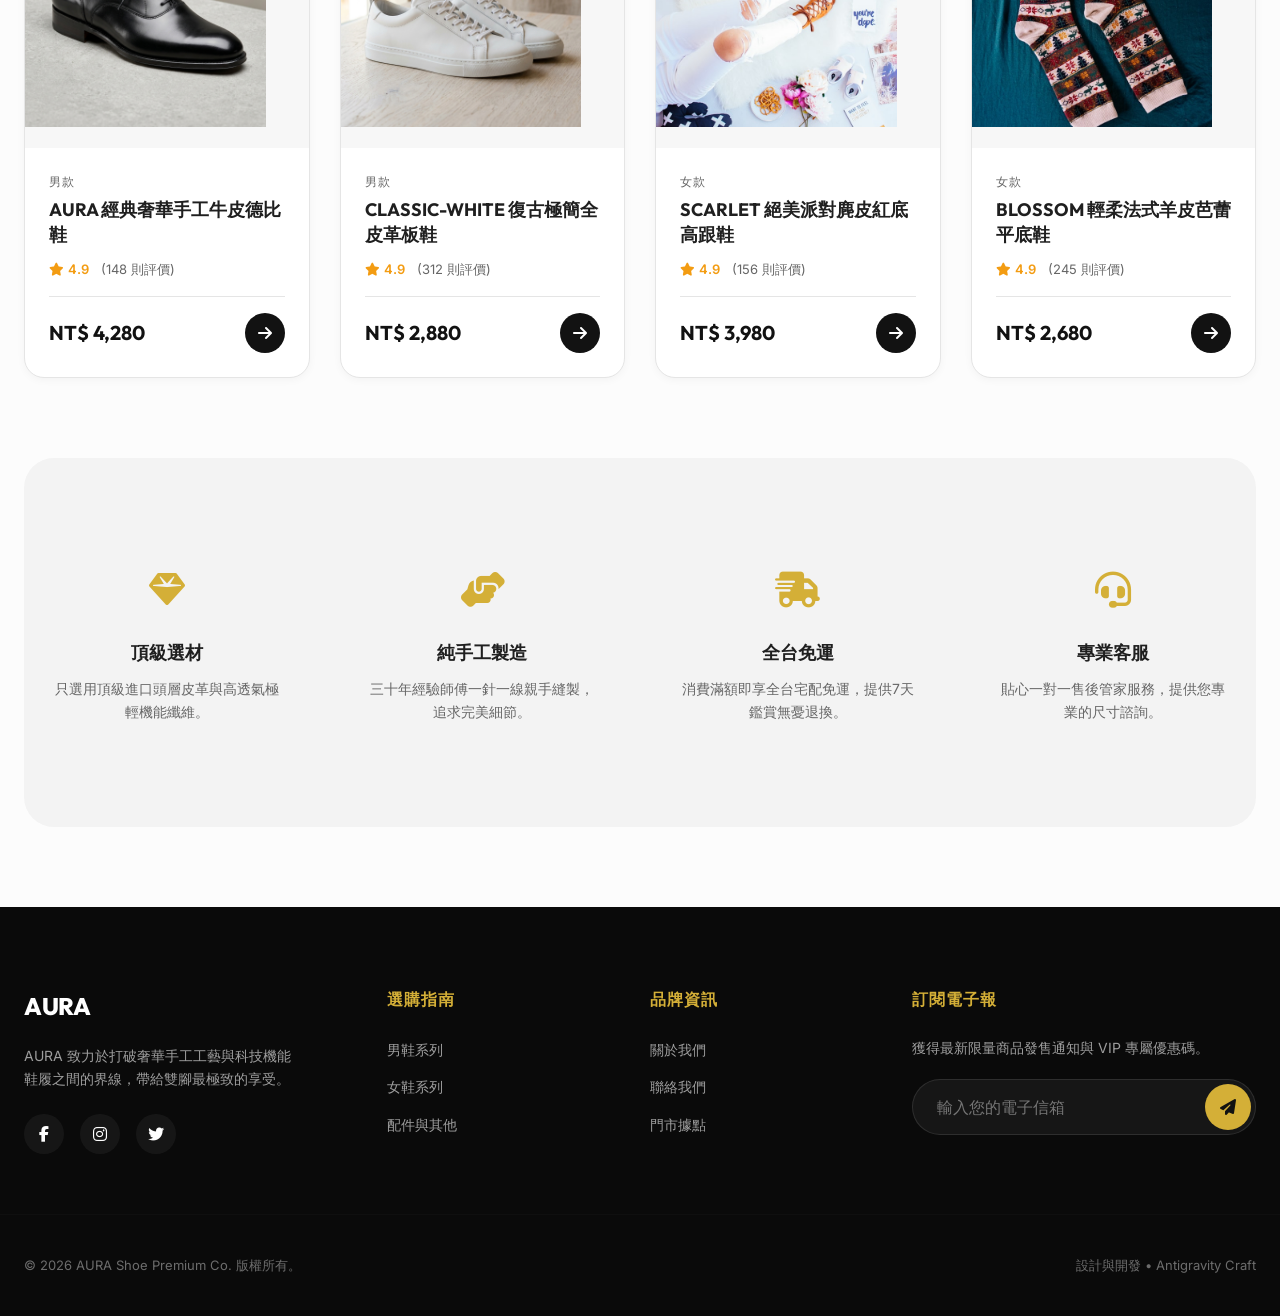
==== commit 98c95b94: "Add files via upload" ====
--- a/index.html
+++ b/index.html
@@ -3,10 +3,12 @@
 <head>
   <meta charset="UTF-8">
   <meta name="viewport" content="width=device-width, initial-scale=1.0">
-  <title>AURA | 探索極致舒適與時尚手工鞋履</title>
+  <title>AURA | 林怡君-探索極致舒適與時尚手工鞋履</title>
   <meta name="description" content="AURA 結合傳統製鞋工藝與現代舒適科技，為您打造男款、女款及多用途機能鞋履，探索踏出自信的每一步。">
+  <meta name="keywords" content="傳統製鞋工藝,機能鞋履,男鞋,女鞋。">
   <link rel="stylesheet" href="https://cdnjs.cloudflare.com/ajax/libs/font-awesome/6.4.0/css/all.min.css">
   <link rel="stylesheet" href="css/style.css">
+  <meta name="google-site-verification" content="ecIF4oIs-d-dj23QlygcIgZ11XCNxB53COzn_tdpGnY" />
 </head>
 <body>
 
@@ -55,7 +57,7 @@
       </div>
       <div class="hero-image-wrapper">
         <div class="hero-bg-glow"></div>
-        <img src="assets/mens_2.png" alt="Featured Run Sneaker" class="hero-img">
+        <img src="assets/林怡君-AURA.png" alt="這是本店最新款" class="hero-img" title="這是本店最新款">
       </div>
     </div>
   </section>
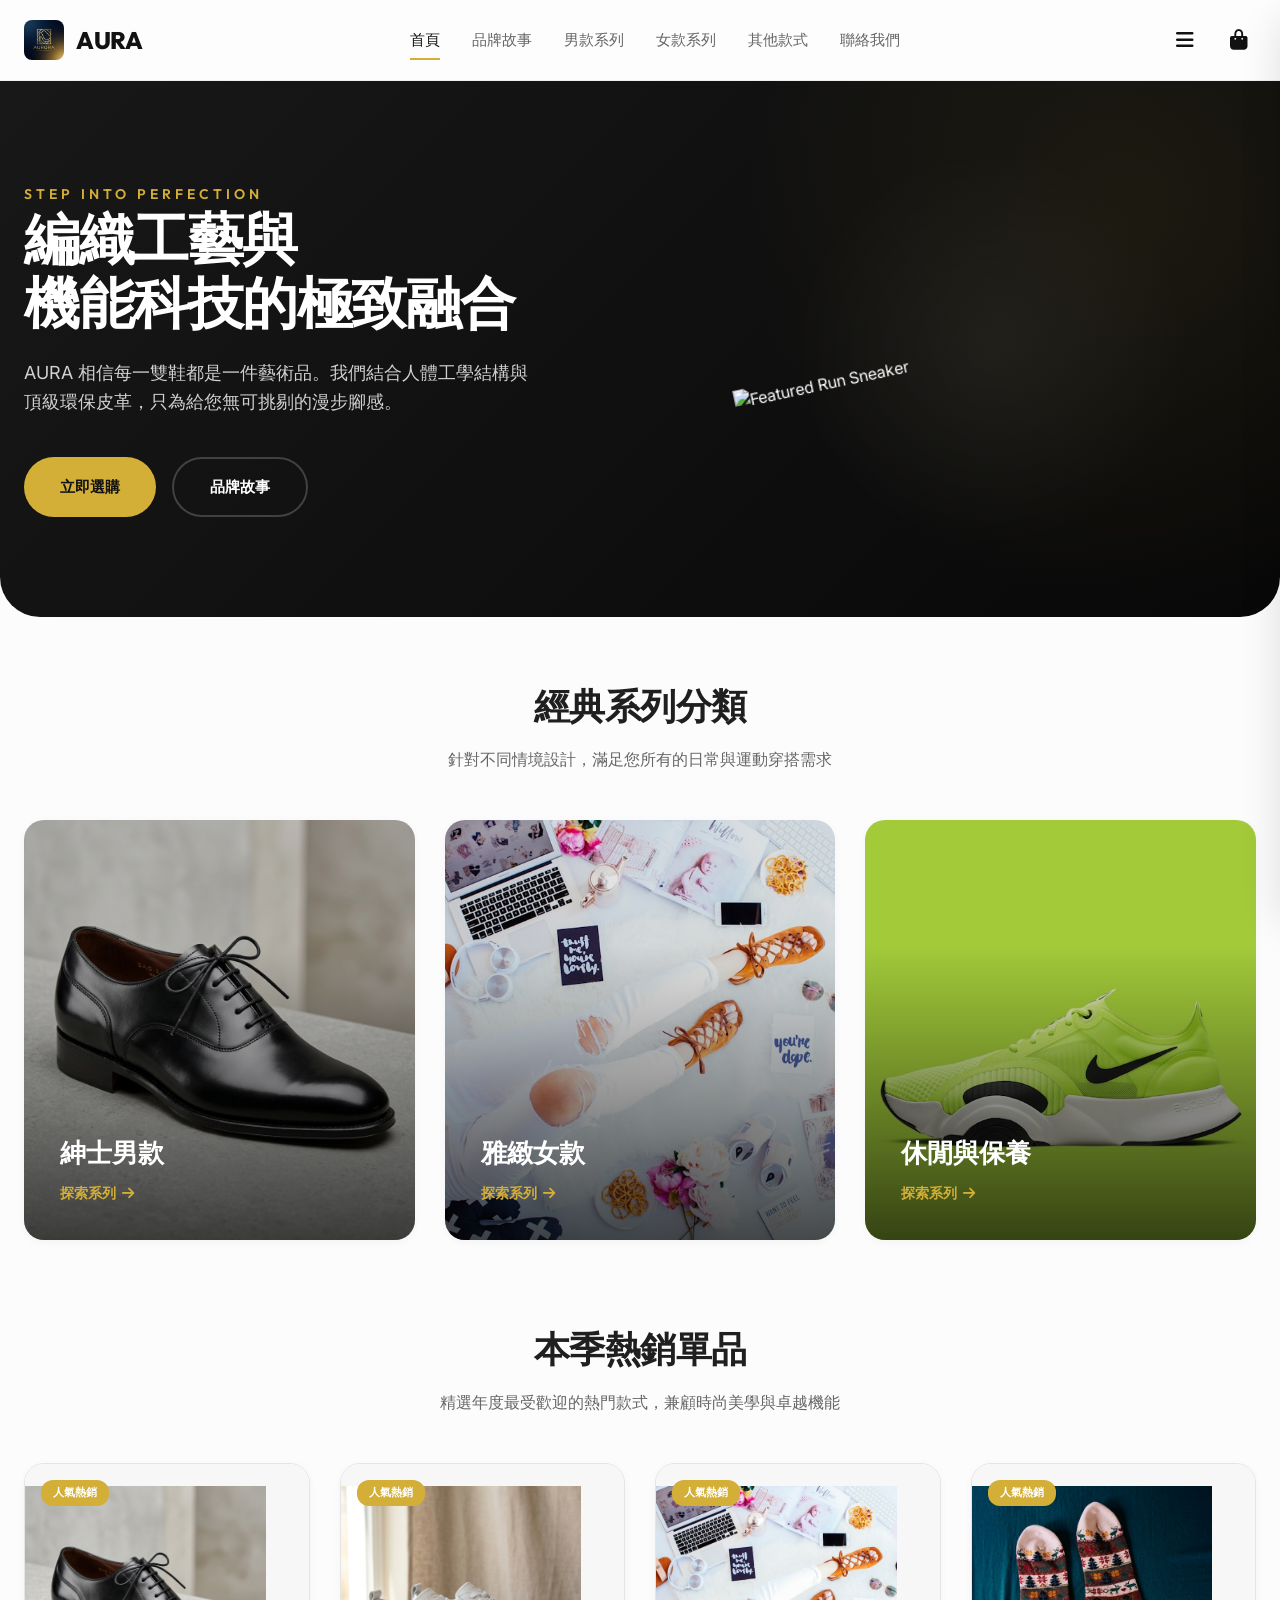
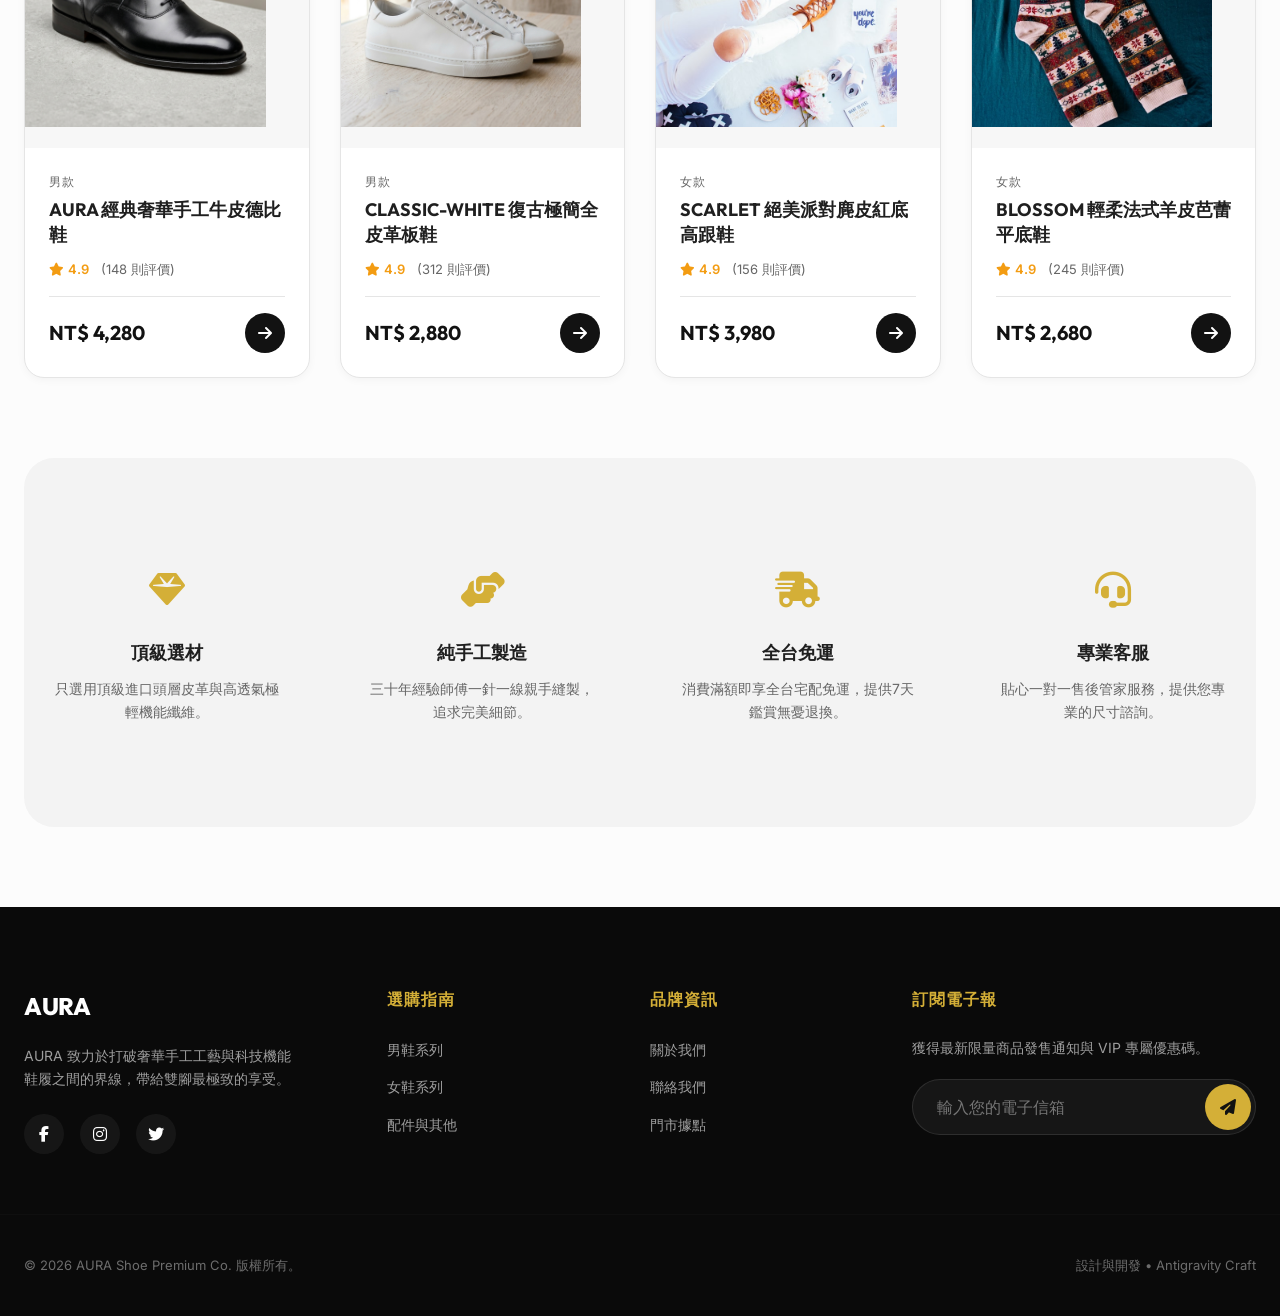
==== commit 64bd288a: "Add files via upload" ====
--- a/index.html
+++ b/index.html
@@ -57,7 +57,7 @@
       </div>
       <div class="hero-image-wrapper">
         <div class="hero-bg-glow"></div>
-        <img src="assets/林怡君-AURA.png" alt="這是本店最新款" class="hero-img" title="這是本店最新款">
+        <img src="assets/林怡君-AURA.png" alt="Featured Run Sneaker" class="hero-img" title="這是本店最新款">
       </div>
     </div>
   </section>
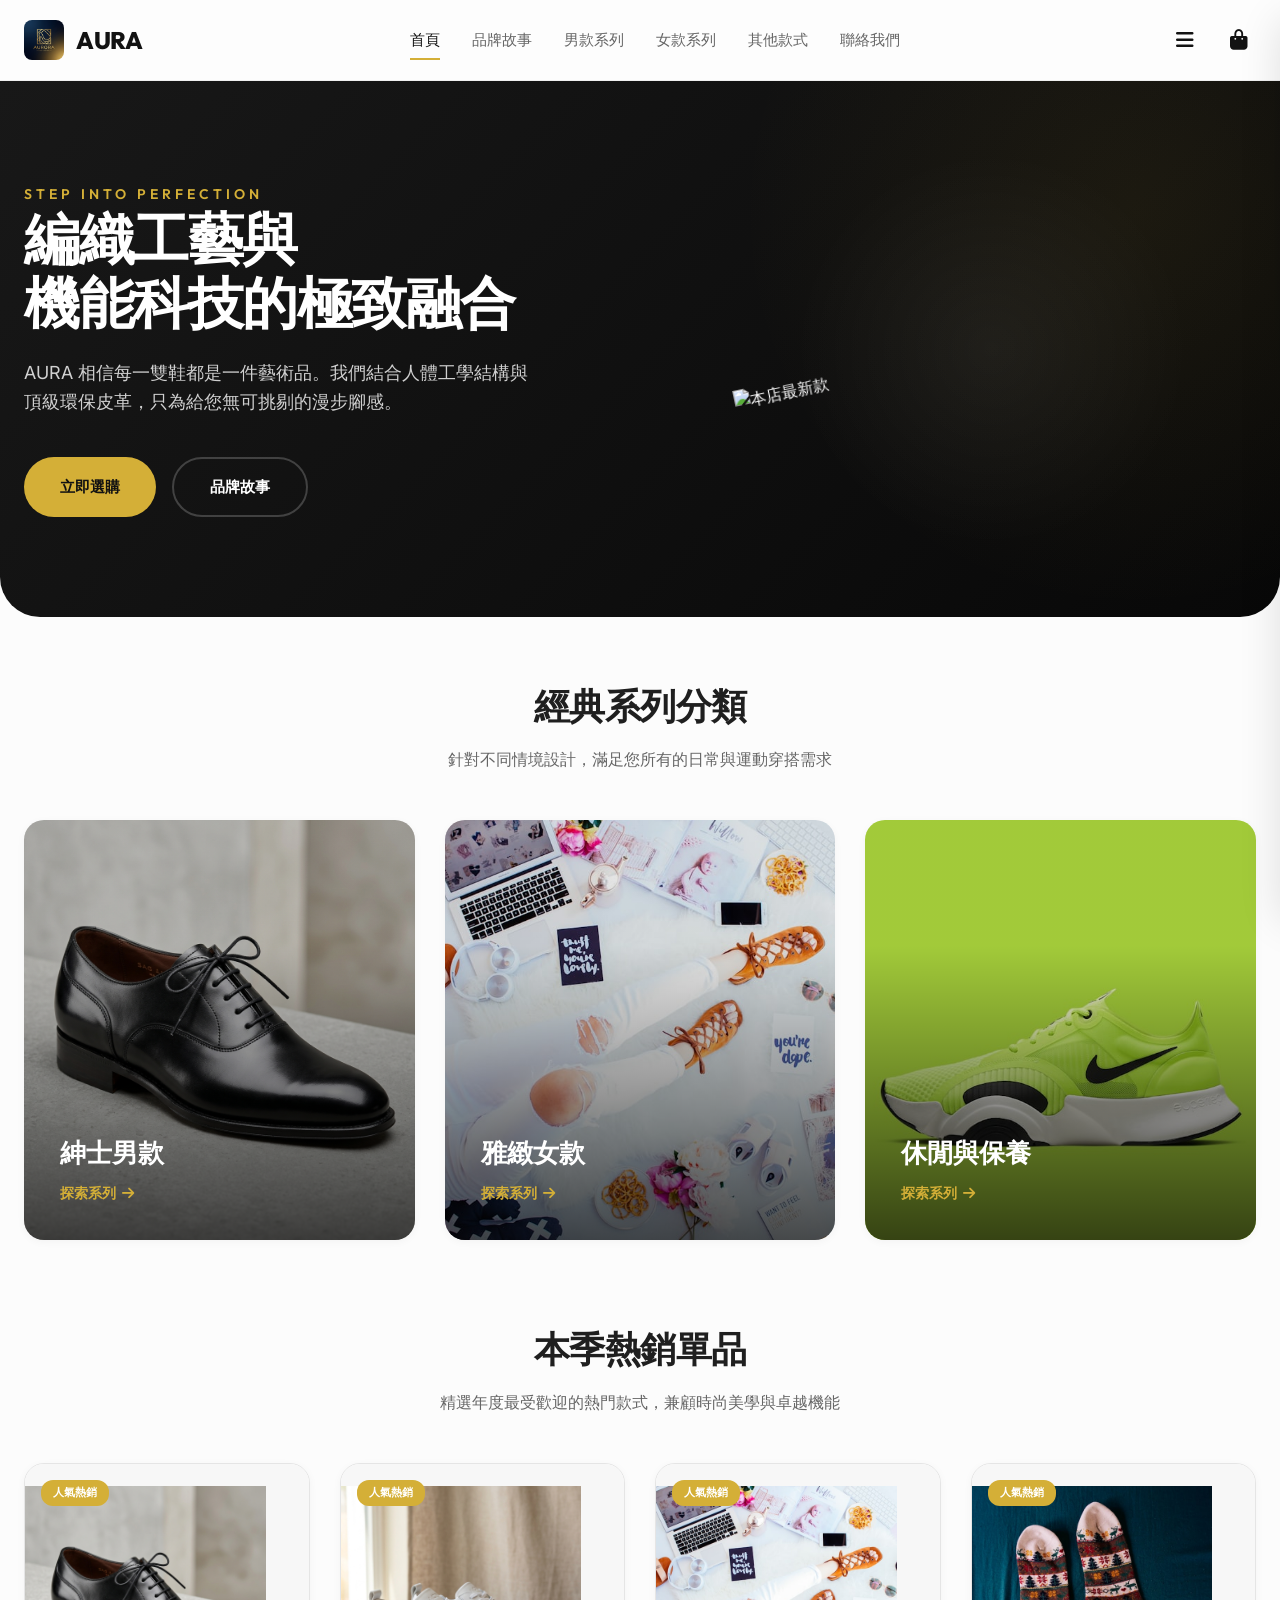
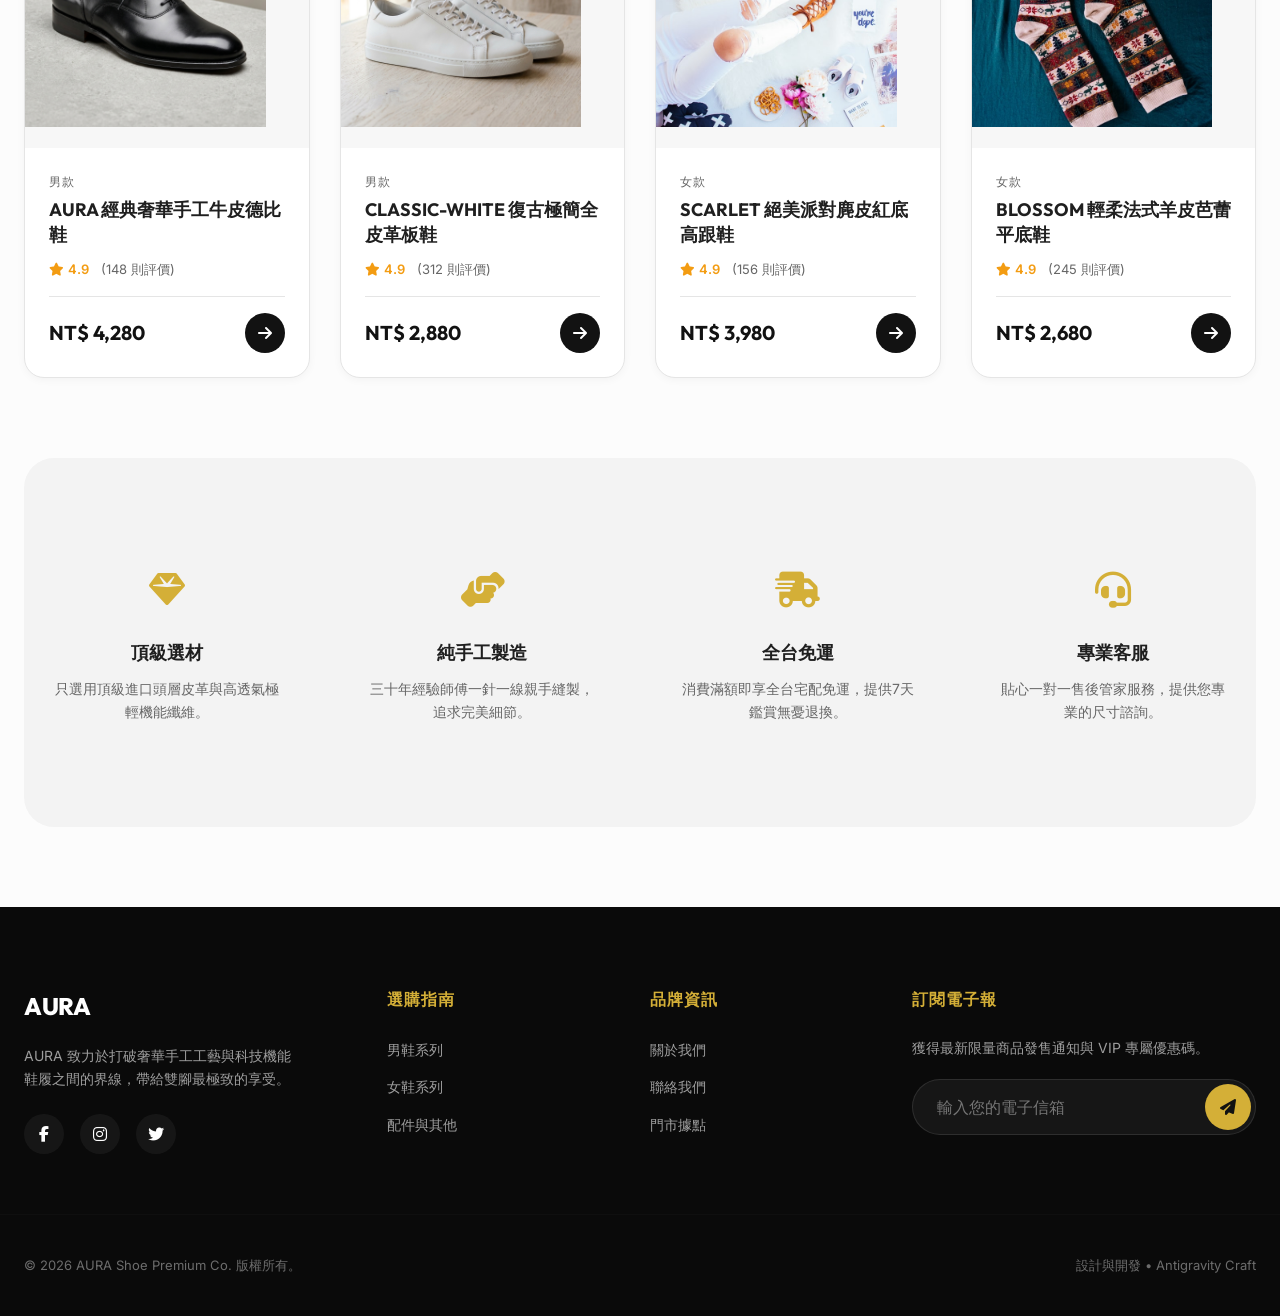
==== commit fa79d2e9: "Add files via upload" ====
--- a/index.html
+++ b/index.html
@@ -57,7 +57,7 @@
       </div>
       <div class="hero-image-wrapper">
         <div class="hero-bg-glow"></div>
-        <img src="assets/林怡君-AURA.png" alt="Featured Run Sneaker" class="hero-img" title="這是本店最新款">
+        <img src="assets/林怡君-AURA.png" alt="本店最新款" class="hero-img" title="本店最新款">
       </div>
     </div>
   </section>
